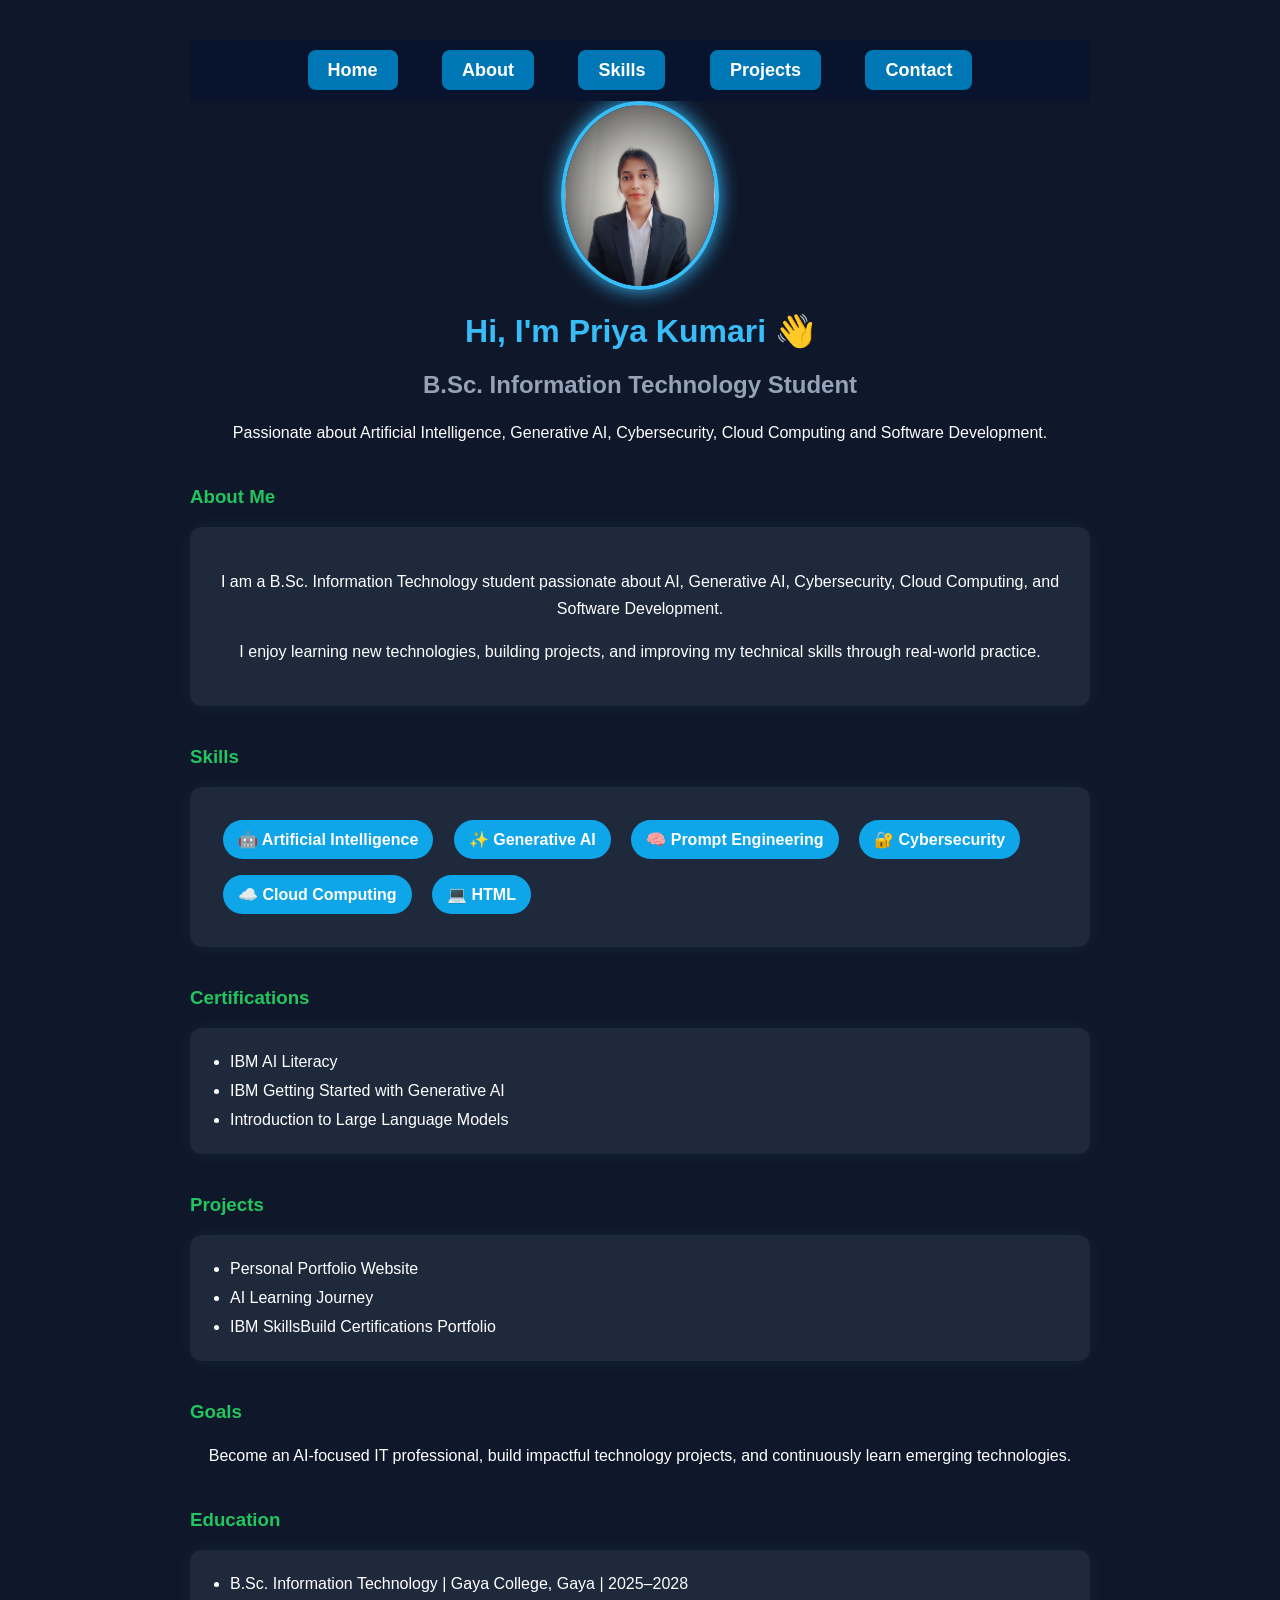
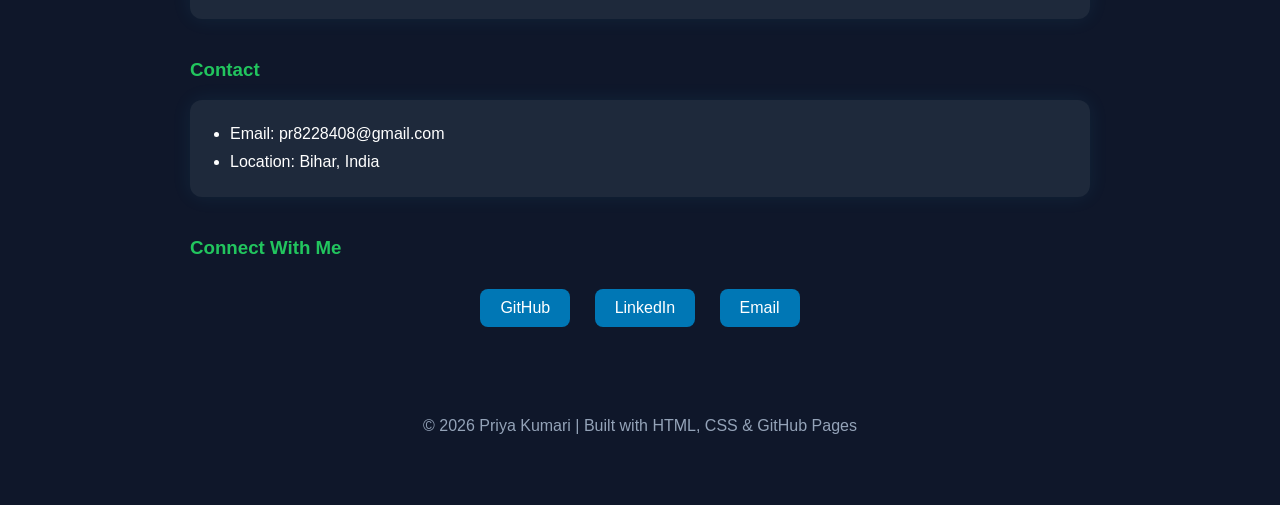
==== index.html @ cc4218e4 "Portfolio design upgrade" ====
<!DOCTYPE html>
<html>
<head>
    <title>Priya Kumari Portfolio</title>
    <link rel="stylesheet" href="style.css">
</head>
<body>
    <nav>
    <a href="#home">Home</a>
    <a href="#about">About</a>
    <a href="#skills">Skills</a>
    <a href="#projects">Projects</a>
    <a href="#contact">Contact</a>
</nav>
    <div id="home"></div>
    <img src="profile.jpg.png" alt="Priya Kumari" width="150">
    <h1>Hi, I'm Priya Kumari 👋</h1>

    <h2>B.Sc. Information Technology Student</h2>

    <p>
        Passionate about Artificial Intelligence, Generative AI,
        Cybersecurity, Cloud Computing and Software Development.
    </p>
    <h3 id="about">About Me</h3>

    <div class="card">
    <p>I am a B.Sc. Information Technology student passionate about AI, Generative AI, Cybersecurity, Cloud Computing, and Software Development.</p>
    <p>I enjoy learning new technologies, building projects, and improving my technical skills through real-world practice.</p>
</div>

    <h3 id="skills">Skills</h3>

    <div class="badges">
    <span>🤖 Artificial Intelligence</span>
    <span>✨ Generative AI</span>
    <span>🧠 Prompt Engineering</span>
    <span>🔐 Cybersecurity</span>
    <span>☁️ Cloud Computing</span>
    <span>💻 HTML</span>
</div>

    <h3>Certifications</h3>
    <ul>
    <li>IBM AI Literacy</li>
    <li>IBM Getting Started with Generative AI</li>
    <li>Introduction to Large Language Models</li>
</ul>
    <h3 id="projects">Projects</h3>

<ul>
    <li>Personal Portfolio Website</li>
    <li>AI Learning Journey</li>
    <li>IBM SkillsBuild Certifications Portfolio</li>
</ul>

<h3>Goals</h3>

<p>
Become an AI-focused IT professional, build impactful technology projects,
and continuously learn emerging technologies.
</p>
<h3>Education</h3>

<ul>
   <li>B.Sc. Information Technology | Gaya College, Gaya | 2025–2028</li>
</ul>

<h3 id="contact">Contact</h3>

<ul>
    <li>Email: pr8228408@gmail.com</li>
    <li>Location: Bihar, India</li>
</ul>

<h3>Connect With Me</h3>

<div class="social-buttons">
    <a href="https://github.com/Priyakumari888" target="_blank" rel="noopener noreferrer">GitHub</a>
    <a href="https://www.linkedin.com/in/priya-kumari-0b5a0a20b/" target="_blank" rel="noopener noreferrer">LinkedIn</a>
    <a href="mailto:pr8228408@gmail.com">Email</a>
</div>

<footer>
    © 2026 Priya Kumari | Built with HTML, CSS & GitHub Pages
</footer>
---- style.css ----
body{
    font-family: Arial, sans-serif;
    background:#0f172a;
    color:white;
    padding:40px;
    max-width:900px;
    margin:auto;
}

h1{
    color: #38bdf8;
}

h2{
    color: #94a3b8;
}

h3{
    color: #22c55e;
}

ul{
    line-height: 1.8;
}

p{
    line-height: 1.7;
}
a{
    color:white;
    background:#0077b5;
    padding:10px 20px;
    text-decoration:none;
    border-radius:8px;
}

a:hover{
    background:#005582;
}
img{
    border-radius:50%;
    border:4px solid #38bdf8;
}
img{
    display:block;
    margin:auto;
    border-radius:50%;
    border:4px solid #38bdf8;
    box-shadow: 0 0 20px #38bdf8;
}
h1,h2{
    text-align:center;
}
p{
    text-align:center;
}
a{
    color:white;
    background:#0077b5;
    padding:10px 20px;
    text-decoration:none;
    border-radius:8px;
}

a:hover{
    background:#005582;
}
h3{
    color:#22c55e;
    margin-top:40px;
}

ul{
    background:#1e293b;
    padding:20px 40px;
    border-radius:12px;
}
nav{
    background:#08142d;
    padding:20px;
    text-align:center;
    position:sticky;
    top:0;
    z-index:1000;
}

nav a{
    color:white;
    text-decoration:none;
    margin:0 20px;
    font-size:18px;
    font-weight:bold;
}

nav a:hover{
    color:#00bfff;
}
html{
    scroll-behavior:smooth;
}

section{
    margin-top:40px;
}

ul{
    box-shadow:0 0 20px rgba(56,189,248,0.08);
    transition:0.3s;
}

ul:hover{
    transform:translateY(-5px);
    box-shadow:0 0 25px rgba(56,189,248,0.18);
}

.card{
    background:#1e293b;
    padding:25px;
    border-radius:12px;
    box-shadow:0 0 20px rgba(56,189,248,0.08);
    transition:0.3s;
}

.card:hover{
    transform:translateY(-5px);
}

.badges{
    background:#1e293b;
    padding:25px;
    border-radius:12px;
    box-shadow:0 0 20px rgba(56,189,248,0.08);
}

.badges span{
    display:inline-block;
    background:#0ea5e9;
    color:white;
    padding:10px 15px;
    border-radius:20px;
    margin:8px;
    font-weight:bold;
}

.social-buttons{
    text-align:center;
    margin-top:20px;
}

.social-buttons a{
    display:inline-block;
    margin:10px;
}

footer{
    text-align:center;
    padding:30px;
    margin-top:50px;
    color:#94a3b8;
}
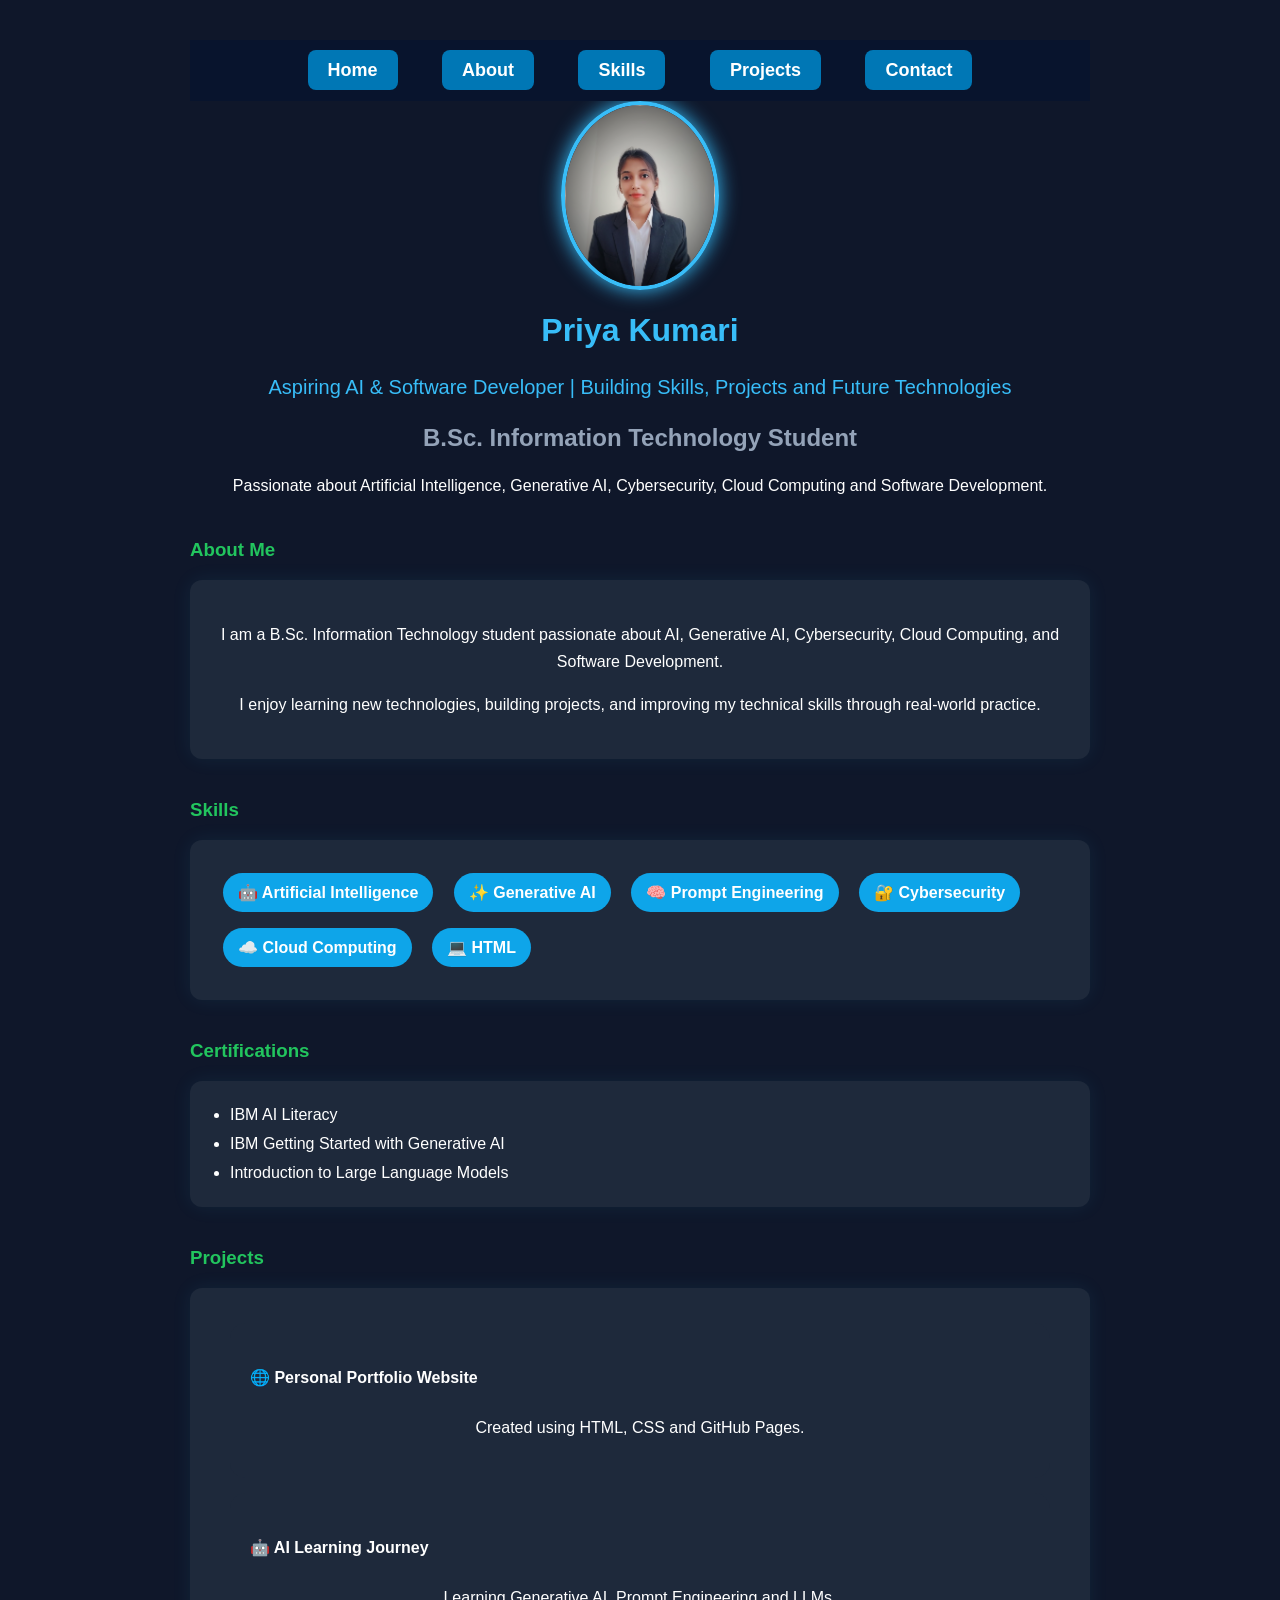
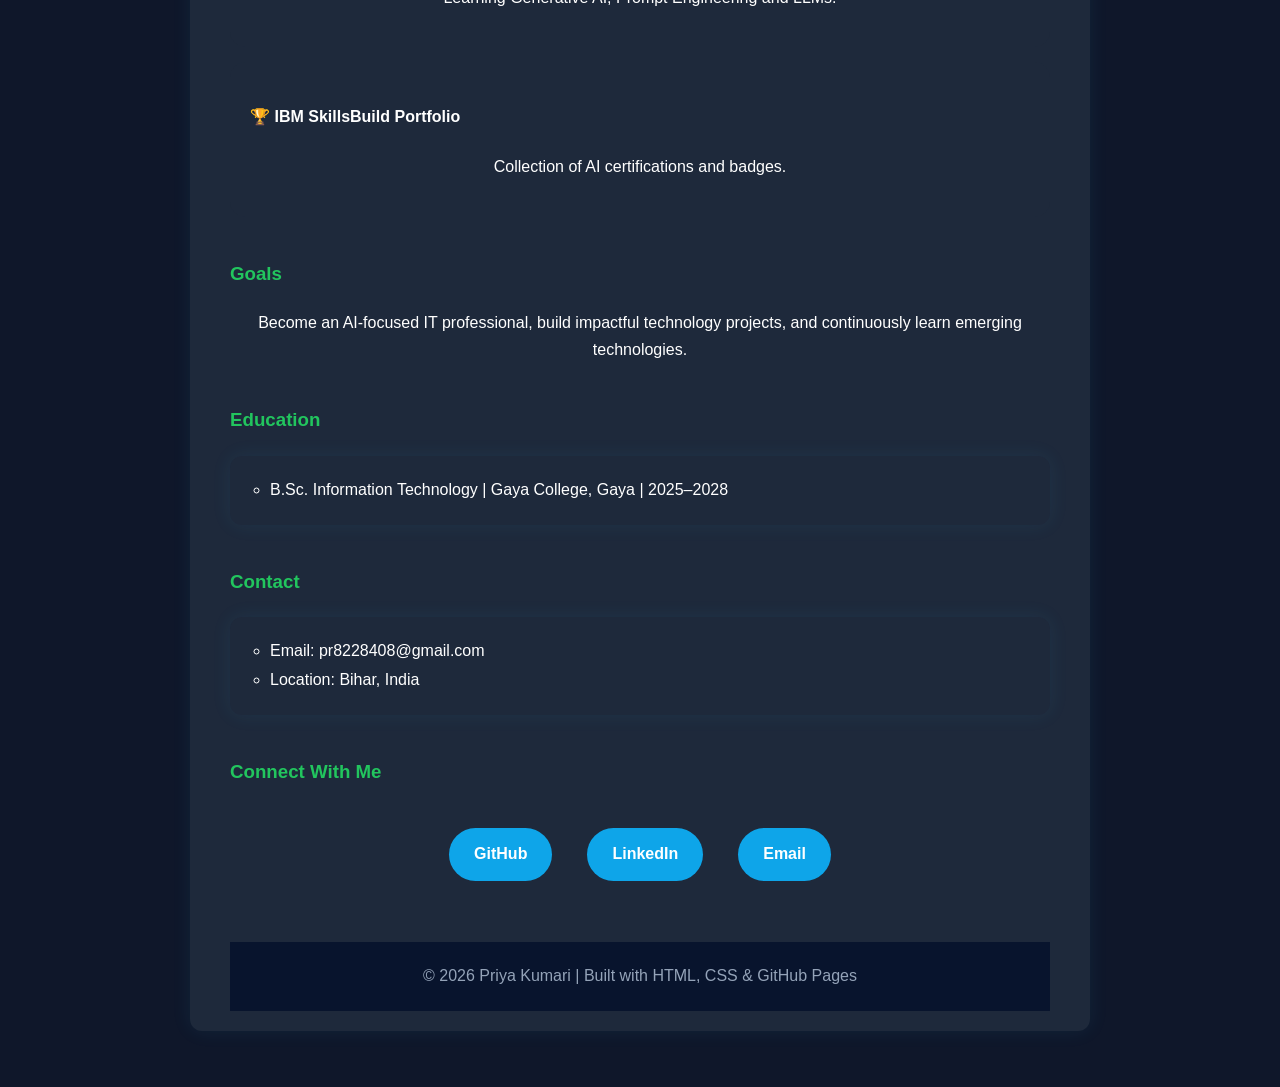
==== commit c27fa634: "Portfolio upgrade" ====
--- a/index.html
+++ b/index.html
@@ -14,7 +14,11 @@
 </nav>
     <div id="home"></div>
     <img src="profile.jpg.png" alt="Priya Kumari" width="150">
-    <h1>Hi, I'm Priya Kumari 👋</h1>
+    <h1>Priya Kumari</h1>
+
+<p class="tagline">
+Aspiring AI & Software Developer | Building Skills, Projects and Future Technologies
+</p>
 
     <h2>B.Sc. Information Technology Student</h2>
 
@@ -49,10 +53,20 @@
     <h3 id="projects">Projects</h3>
 
 <ul>
-    <li>Personal Portfolio Website</li>
-    <li>AI Learning Journey</li>
-    <li>IBM SkillsBuild Certifications Portfolio</li>
-</ul>
+    <div class="project-card">
+<h4>🌐 Personal Portfolio Website</h4>
+<p>Created using HTML, CSS and GitHub Pages.</p>
+</div>
+
+<div class="project-card">
+<h4>🤖 AI Learning Journey</h4>
+<p>Learning Generative AI, Prompt Engineering and LLMs.</p>
+</div>
+
+<div class="project-card">
+<h4>🏆 IBM SkillsBuild Portfolio</h4>
+<p>Collection of AI certifications and badges.</p>
+</div>
 
 <h3>Goals</h3>
 
--- a/style.css
+++ b/style.css
@@ -157,4 +157,51 @@
     padding:30px;
     margin-top:50px;
     color:#94a3b8;
+}
+.project-card{
+    background:#1e293b;
+    padding:20px;
+    margin:15px 0;
+    border-radius:15px;
+    transition:0.3s;
+}
+
+.project-card:hover{
+    transform:translateY(-5px);
+    box-shadow:0 0 20px #38bdf8;
+}
+.social-buttons{
+    display:flex;
+    justify-content:center;
+    gap:15px;
+    flex-wrap:wrap;
+    margin:30px 0;
+}
+
+.social-buttons a{
+    background:#0ea5e9;
+    color:white;
+    padding:12px 25px;
+    border-radius:30px;
+    text-decoration:none;
+    font-weight:bold;
+    transition:0.3s;
+}
+
+.social-buttons a:hover{
+    background:#0284c7;
+    transform:scale(1.05);
+}
+footer{
+    margin-top:50px;
+    padding:20px;
+    text-align:center;
+    background:#08142d;
+    color:#94a3b8;
+    border-top:1px solid #1e293b;
+}
+.tagline{
+    font-size:20px;
+    color:#38bdf8;
+    margin-bottom:20px;
 }
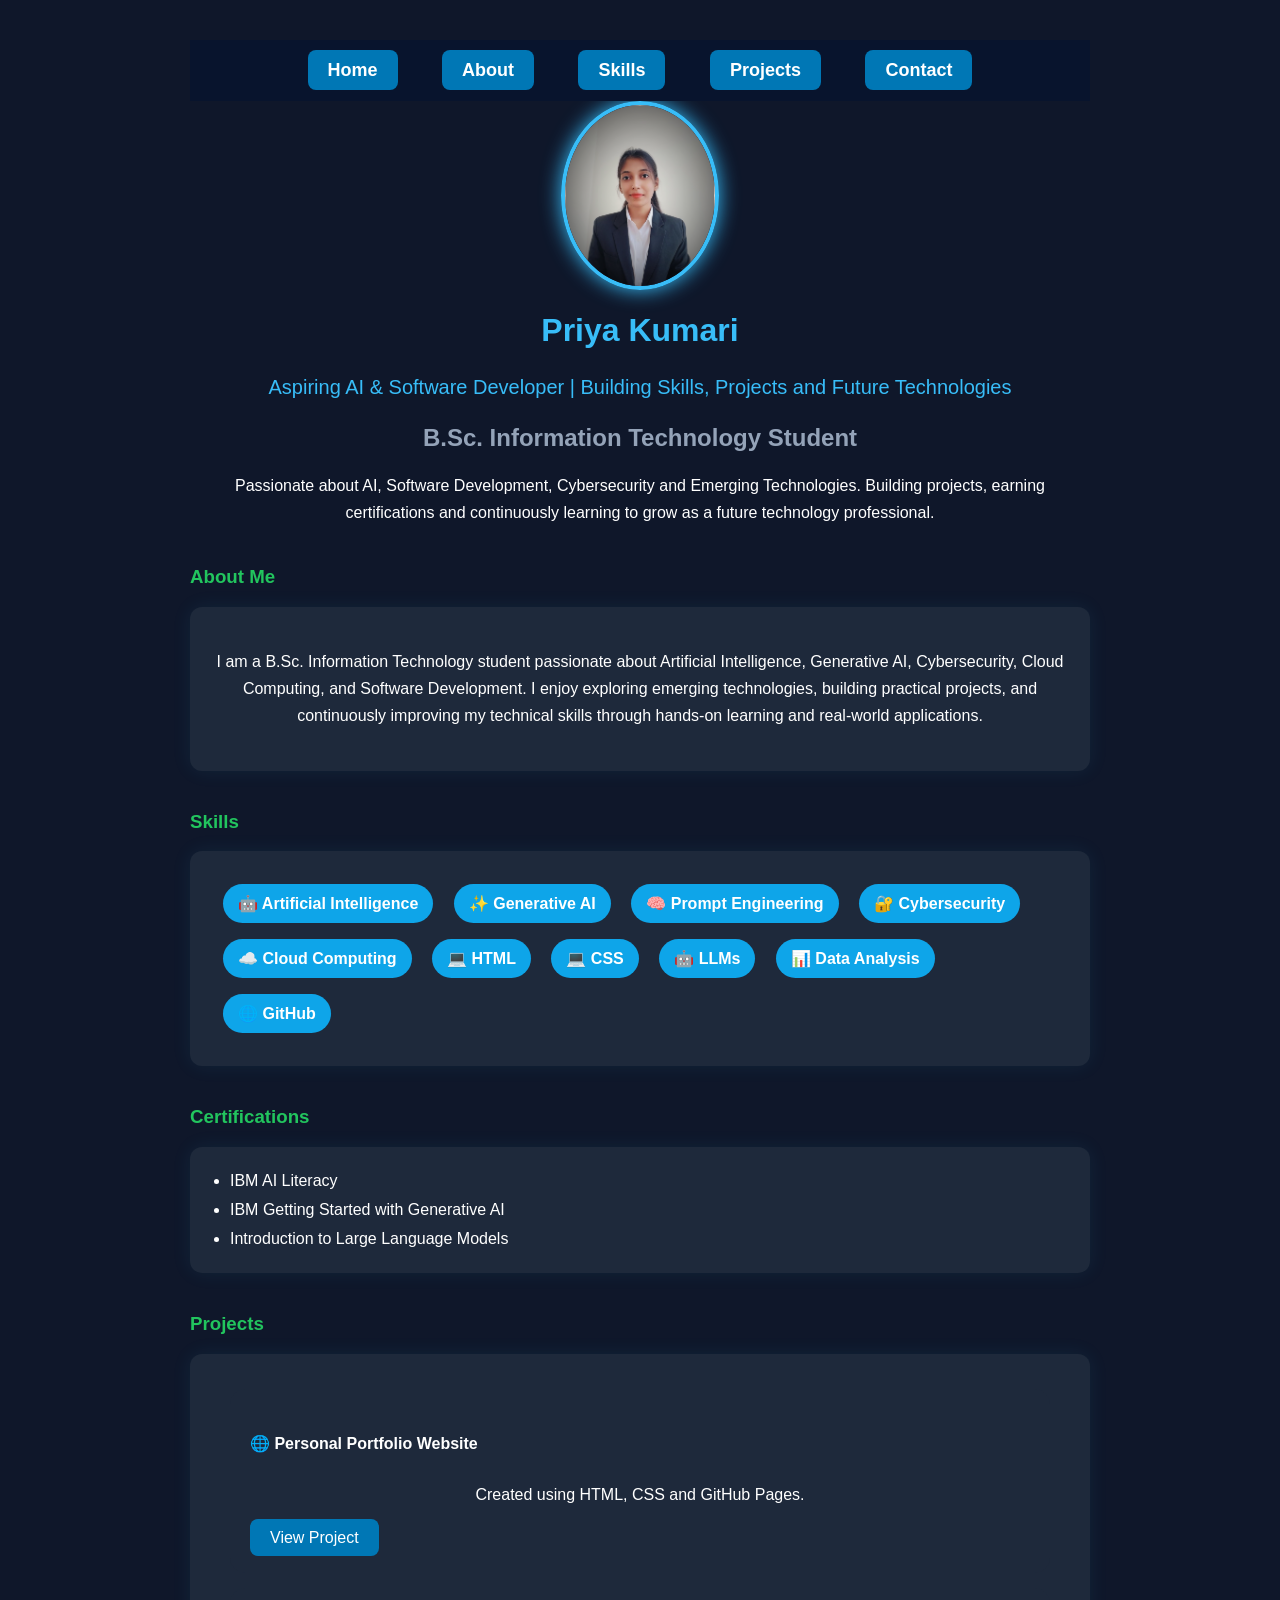
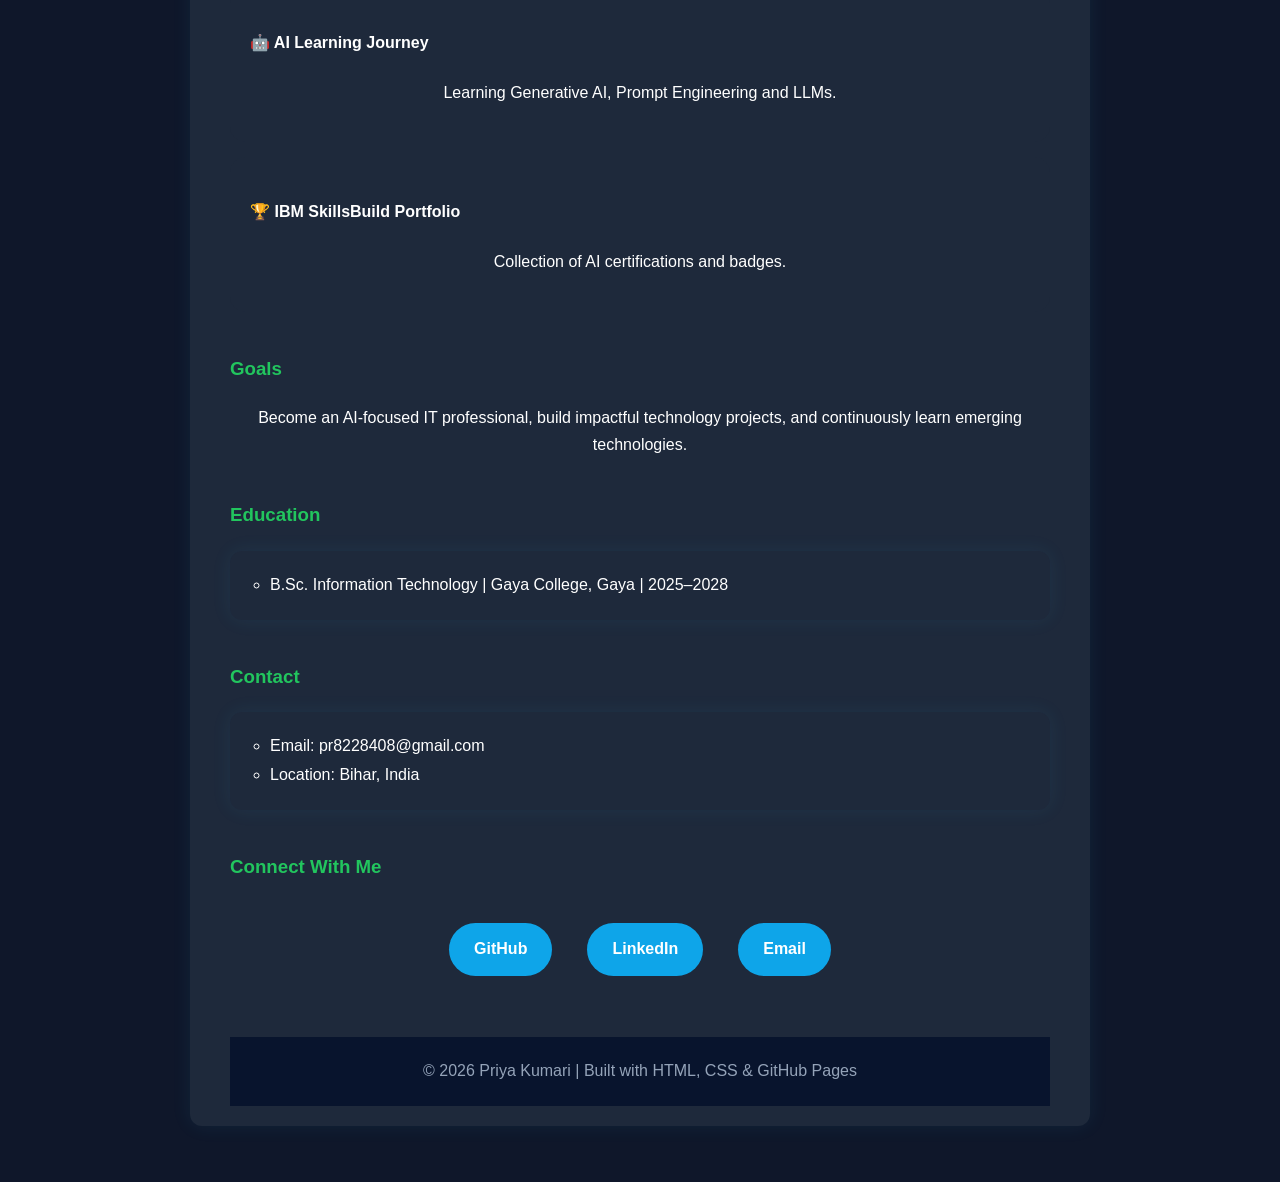
==== commit 603ac2b8: "Portfolio UI Improvements" ====
--- a/index.html
+++ b/index.html
@@ -23,14 +23,16 @@
     <h2>B.Sc. Information Technology Student</h2>
 
     <p>
-        Passionate about Artificial Intelligence, Generative AI,
-        Cybersecurity, Cloud Computing and Software Development.
-    </p>
+Passionate about AI, Software Development, Cybersecurity and Emerging Technologies.
+Building projects, earning certifications and continuously learning to grow as a future technology professional.
+</p>
+
     <h3 id="about">About Me</h3>
 
     <div class="card">
-    <p>I am a B.Sc. Information Technology student passionate about AI, Generative AI, Cybersecurity, Cloud Computing, and Software Development.</p>
-    <p>I enjoy learning new technologies, building projects, and improving my technical skills through real-world practice.</p>
+    <p>
+I am a B.Sc. Information Technology student passionate about Artificial Intelligence, Generative AI, Cybersecurity, Cloud Computing, and Software Development. I enjoy exploring emerging technologies, building practical projects, and continuously improving my technical skills through hands-on learning and real-world applications.
+</p>
 </div>
 
     <h3 id="skills">Skills</h3>
@@ -42,6 +44,13 @@
     <span>🔐 Cybersecurity</span>
     <span>☁️ Cloud Computing</span>
     <span>💻 HTML</span>
+    <span>💻 CSS</span>
+
+<span>🤖 LLMs</span>
+
+<span>📊 Data Analysis</span>
+
+<span>🌐 GitHub</span>
 </div>
 
     <h3>Certifications</h3>
@@ -56,6 +65,10 @@
     <div class="project-card">
 <h4>🌐 Personal Portfolio Website</h4>
 <p>Created using HTML, CSS and GitHub Pages.</p>
+<a href="https://priyakumari888.github.io/My-Portfolio/"
+target="_blank">
+View Project
+</a>
 </div>
 
 <div class="project-card">
--- a/style.css
+++ b/style.css
@@ -34,13 +34,6 @@
     border-radius:8px;
 }
 
-a:hover{
-    background:#005582;
-}
-img{
-    border-radius:50%;
-    border:4px solid #38bdf8;
-}
 img{
     display:block;
     margin:auto;
@@ -54,17 +47,7 @@
 p{
     text-align:center;
 }
-a{
-    color:white;
-    background:#0077b5;
-    padding:10px 20px;
-    text-decoration:none;
-    border-radius:8px;
-}
 
-a:hover{
-    background:#005582;
-}
 h3{
     color:#22c55e;
     margin-top:40px;
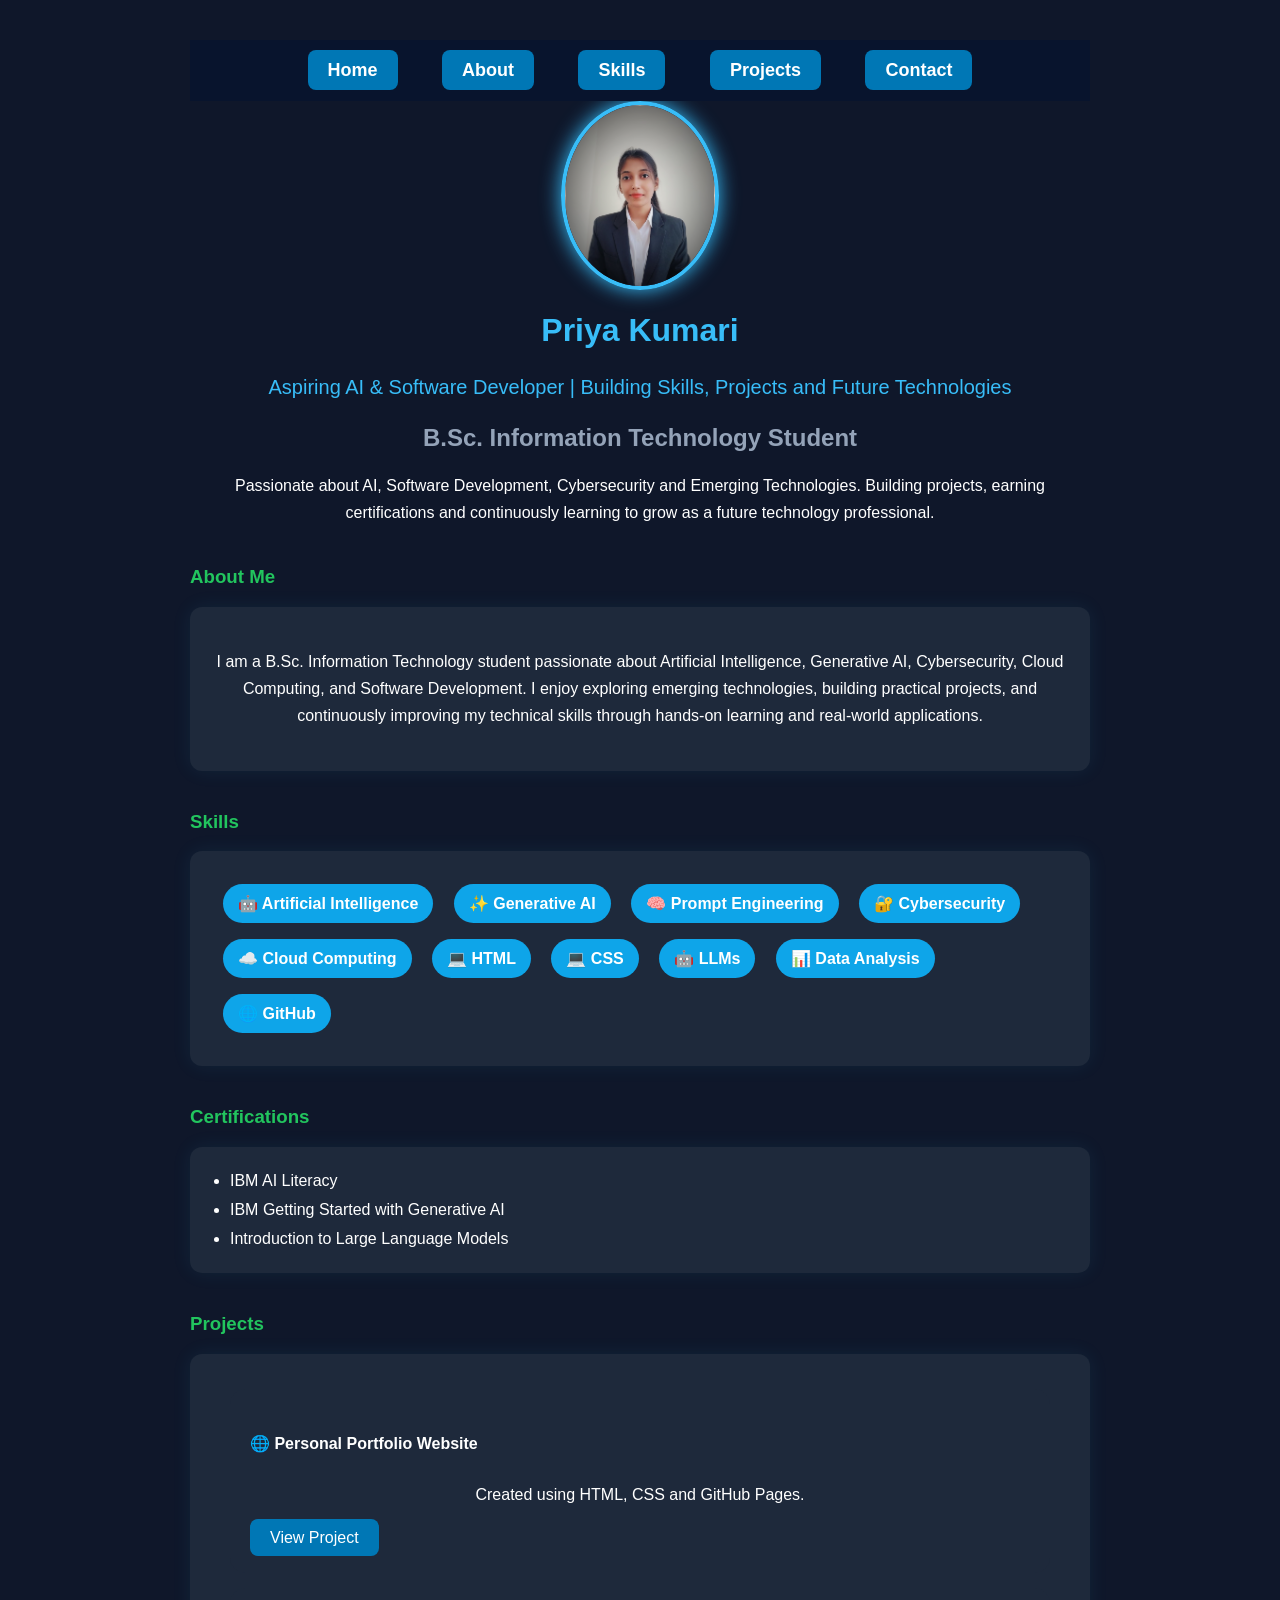
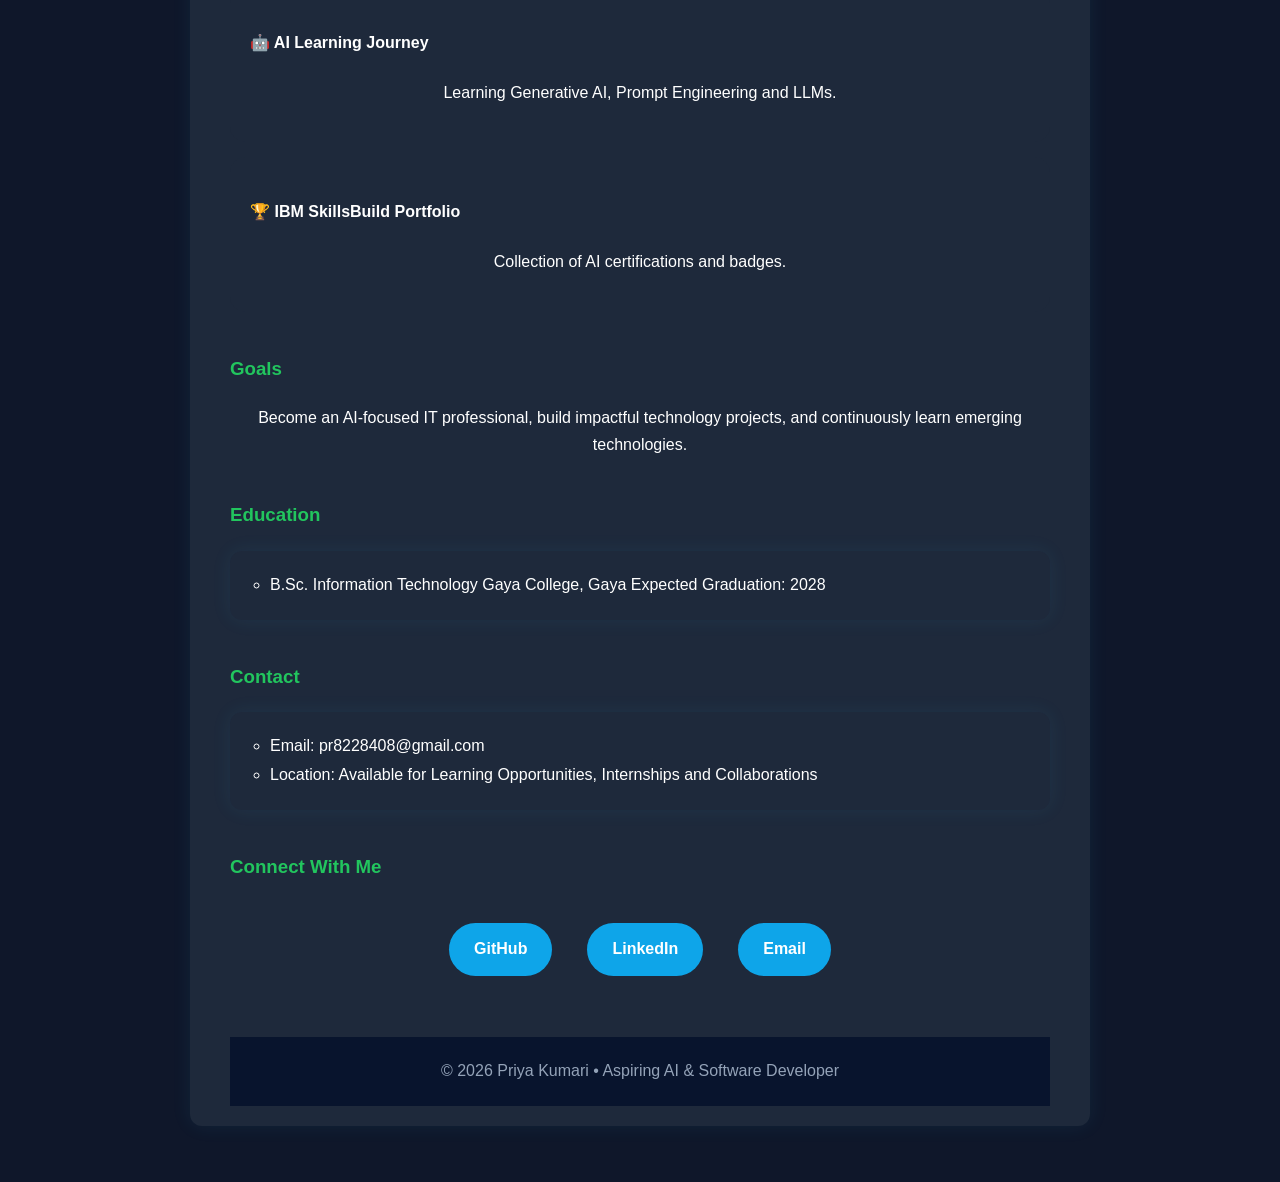
==== commit ff5e9e90: "Portfolio UI Improvements" ====
--- a/index.html
+++ b/index.html
@@ -90,14 +90,16 @@
 <h3>Education</h3>
 
 <ul>
-   <li>B.Sc. Information Technology | Gaya College, Gaya | 2025–2028</li>
+   <li>B.Sc. Information Technology
+Gaya College, Gaya
+Expected Graduation: 2028</li>
 </ul>
 
 <h3 id="contact">Contact</h3>
 
 <ul>
     <li>Email: pr8228408@gmail.com</li>
-    <li>Location: Bihar, India</li>
+    <li>Location: Available for Learning Opportunities, Internships and Collaborations</li>
 </ul>
 
 <h3>Connect With Me</h3>
@@ -109,5 +111,5 @@
 </div>
 
 <footer>
-    © 2026 Priya Kumari | Built with HTML, CSS & GitHub Pages
+    © 2026 Priya Kumari • Aspiring AI & Software Developer
 </footer>
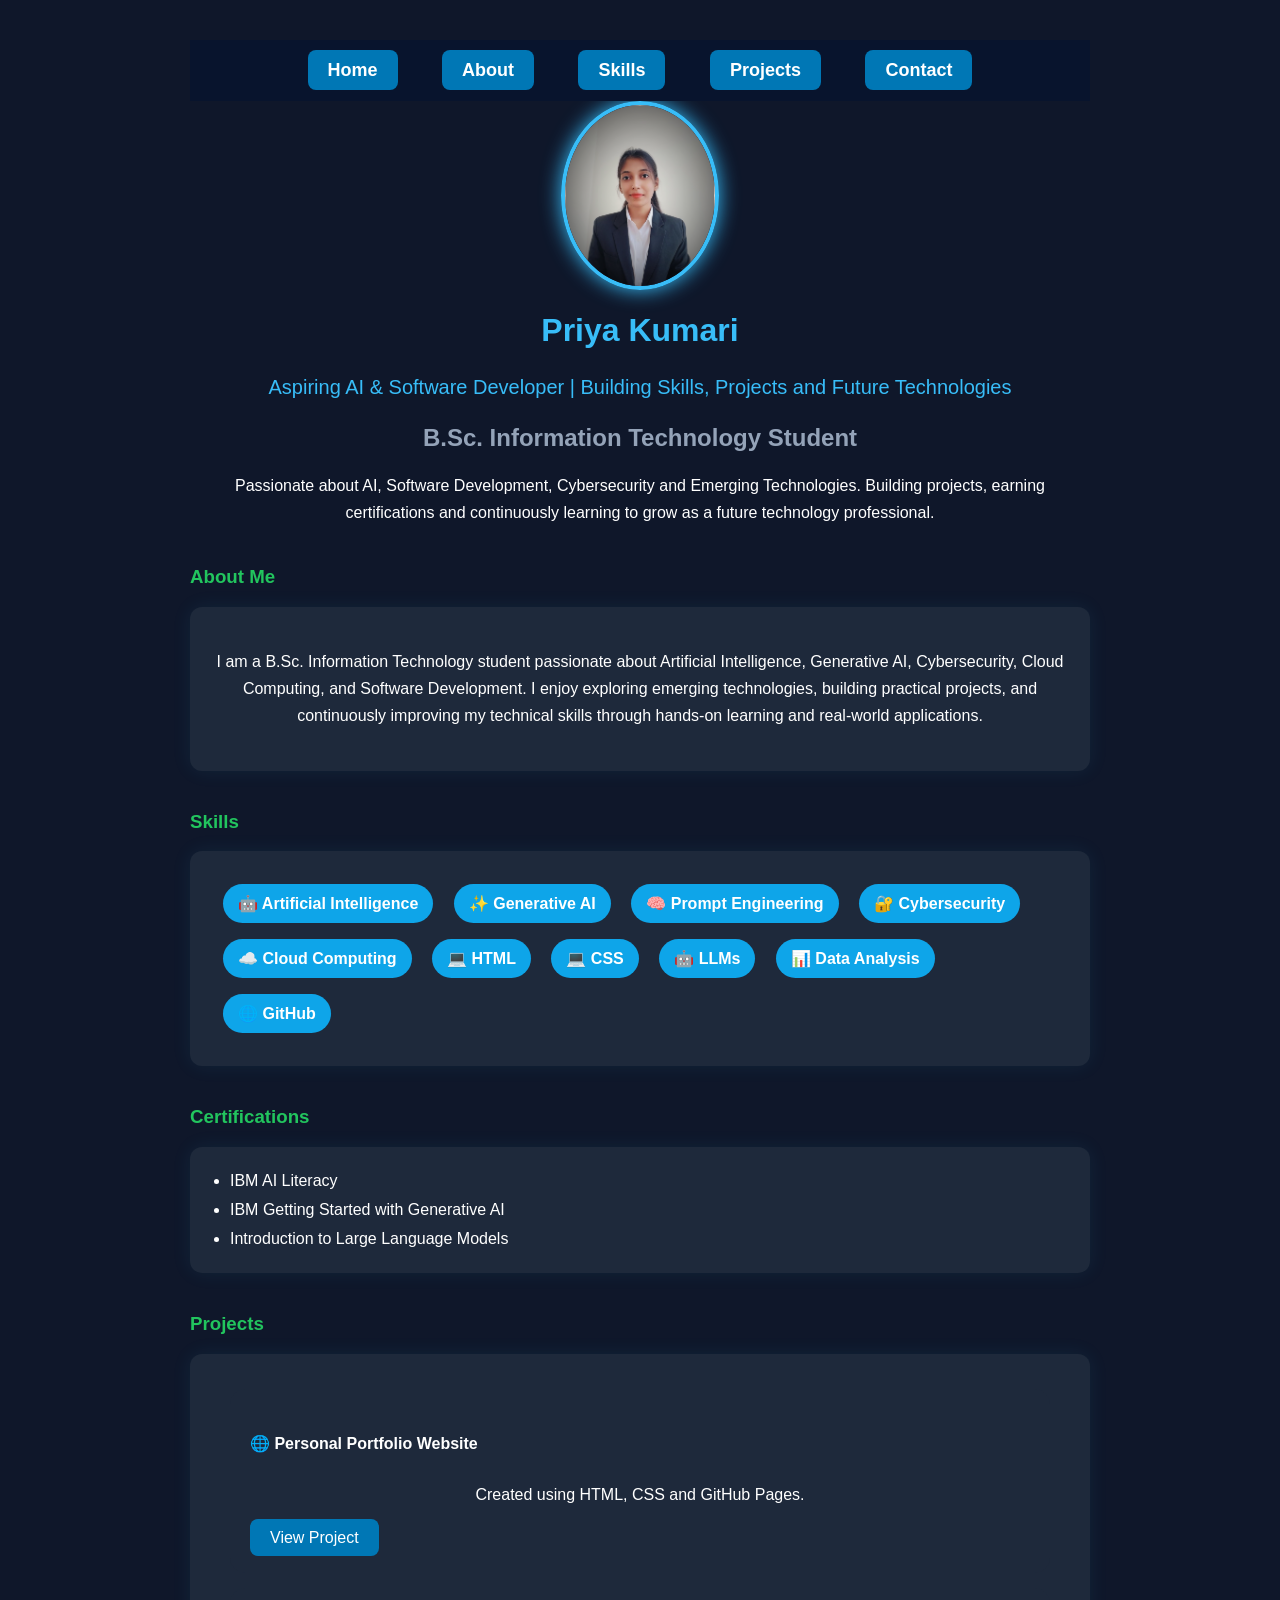
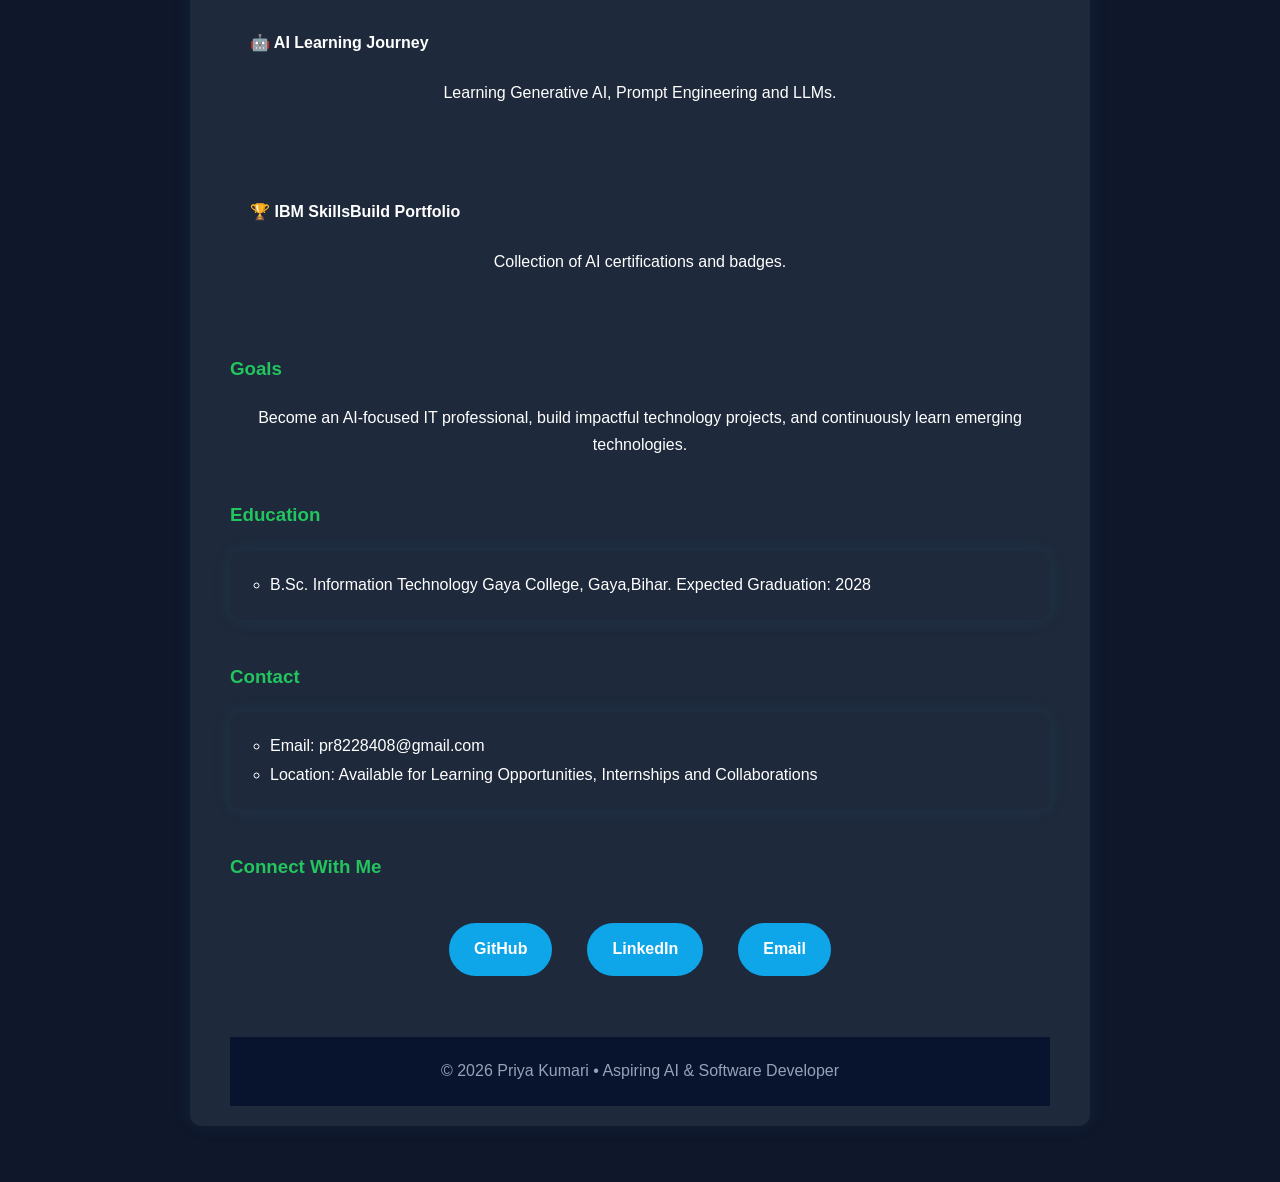
==== commit 53988808: "Portfolio UI Improvements" ====
--- a/index.html
+++ b/index.html
@@ -91,7 +91,7 @@
 
 <ul>
    <li>B.Sc. Information Technology
-Gaya College, Gaya
+Gaya College, Gaya,Bihar.
 Expected Graduation: 2028</li>
 </ul>
 
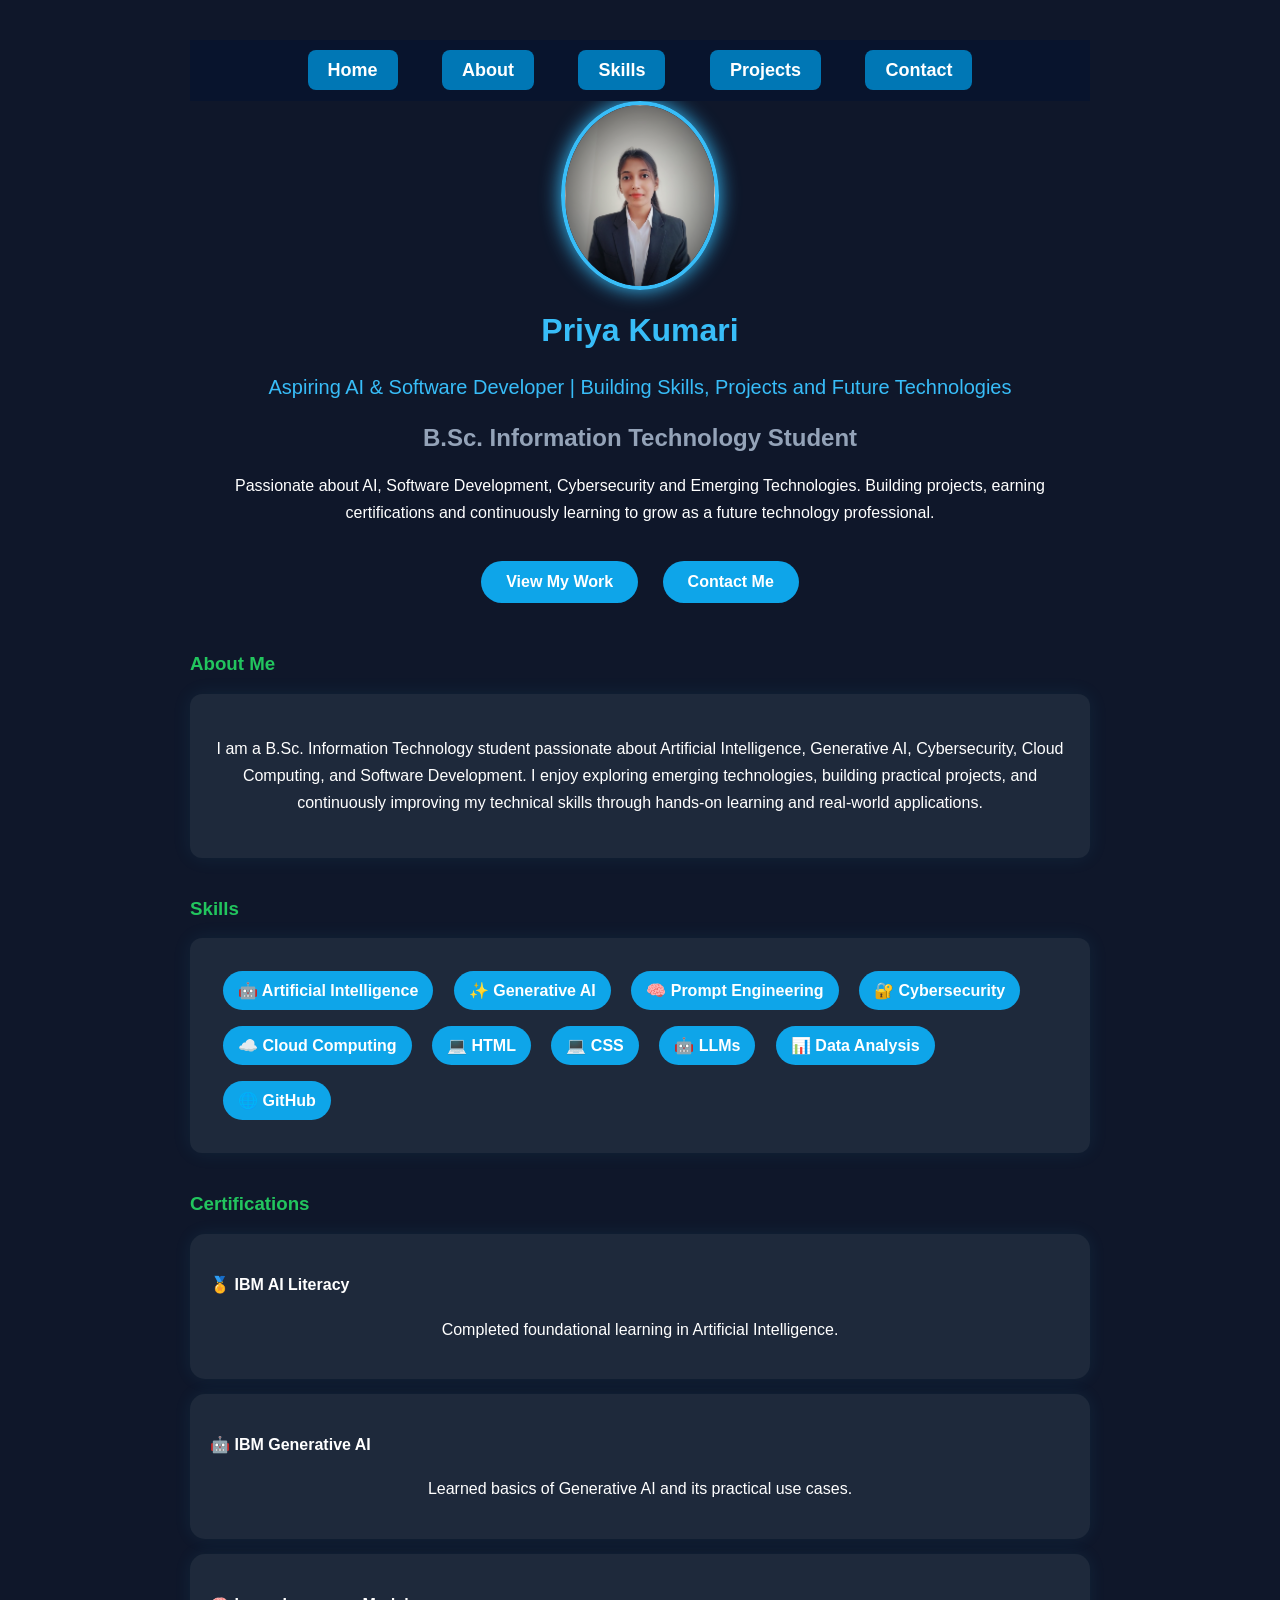
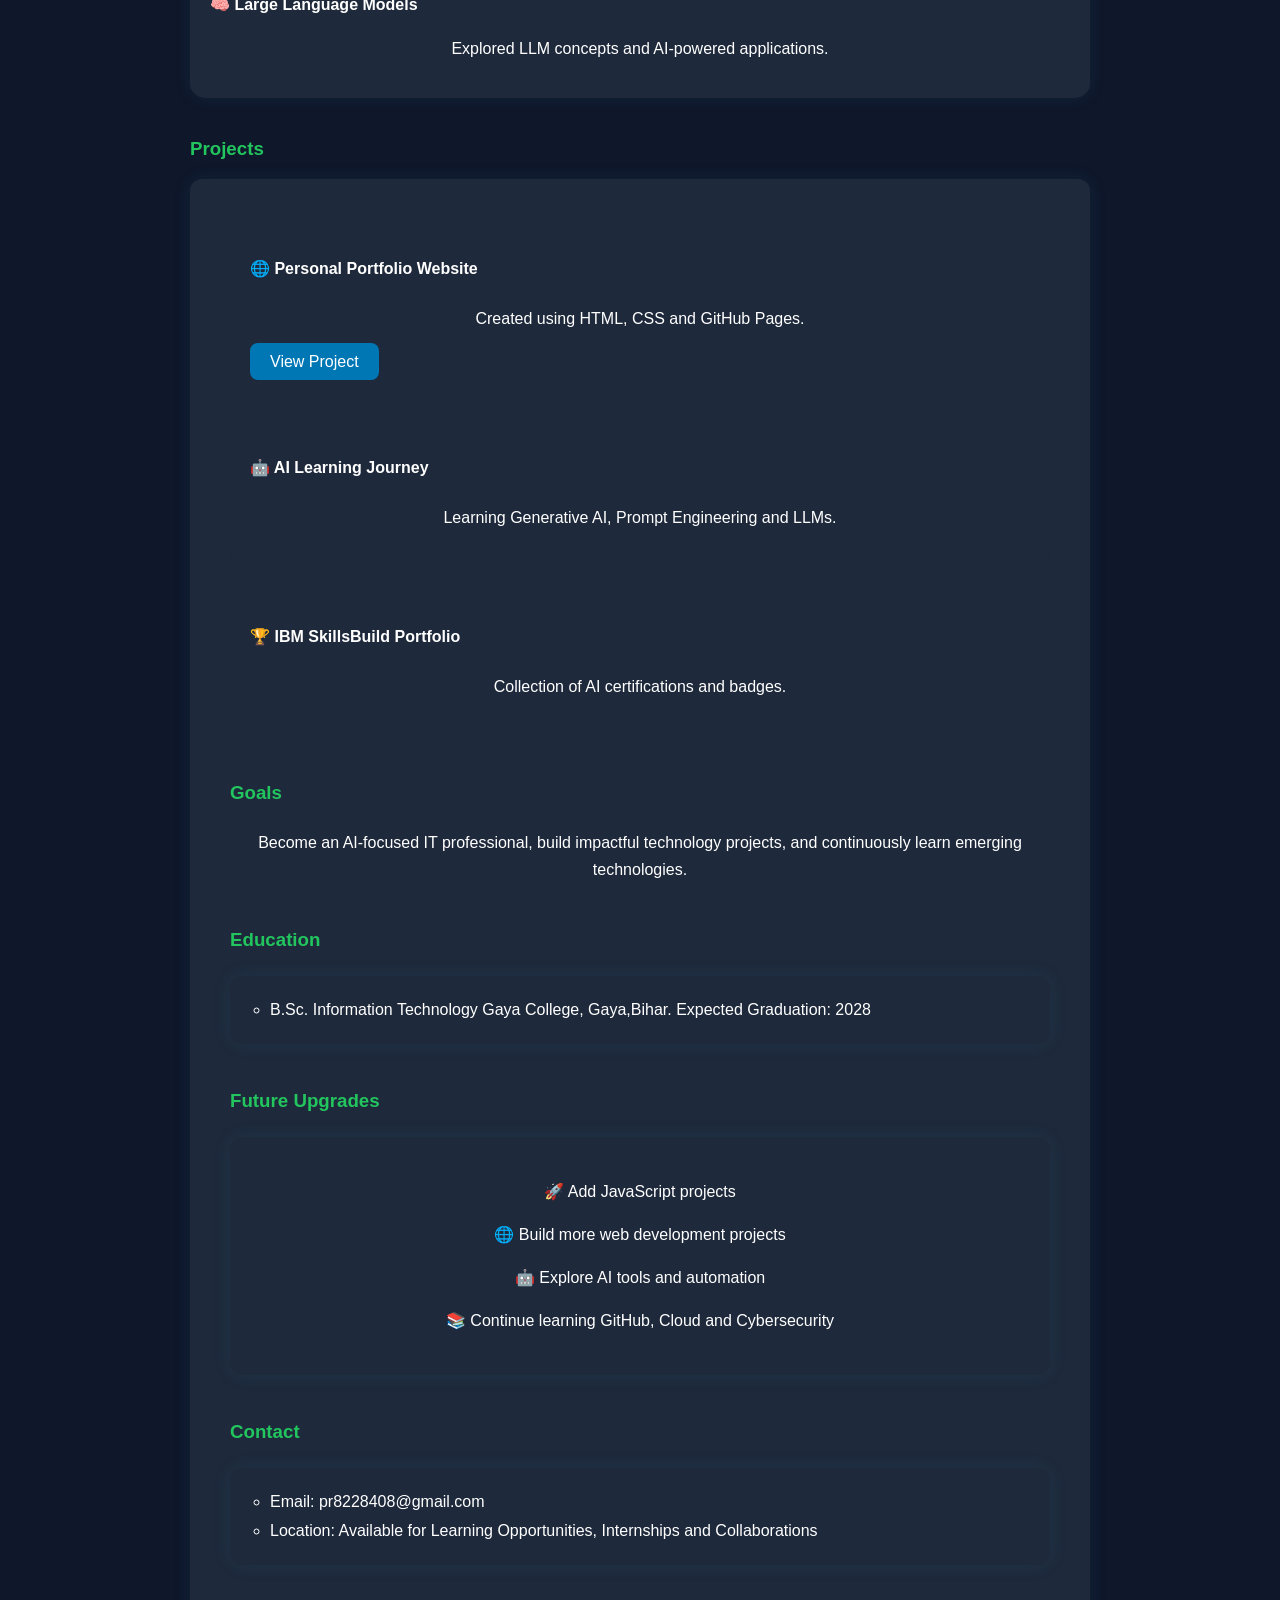
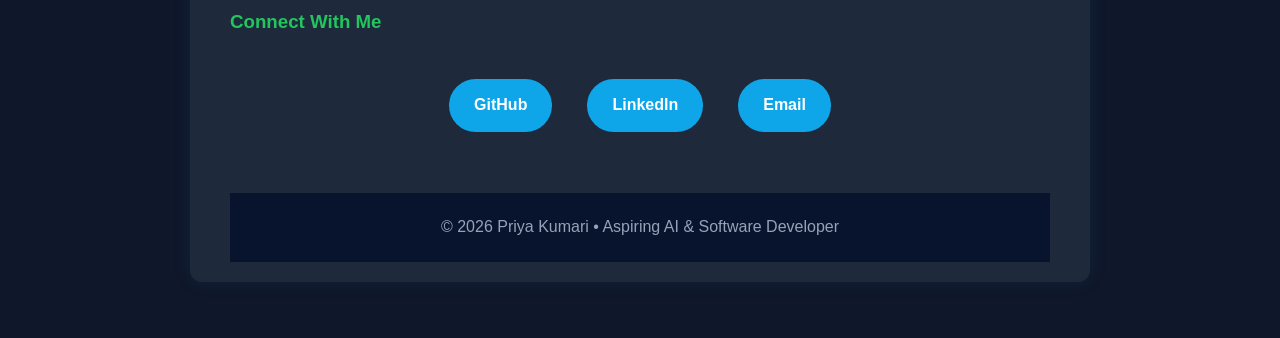
==== commit 05a5449e: "Enhanced portfolio design" ====
--- a/index.html
+++ b/index.html
@@ -26,6 +26,10 @@
 Passionate about AI, Software Development, Cybersecurity and Emerging Technologies.
 Building projects, earning certifications and continuously learning to grow as a future technology professional.
 </p>
+<div class="hero-buttons">
+  <a href="#projects">View My Work</a>
+  <a href="#contact">Contact Me</a>
+</div>
 
     <h3 id="about">About Me</h3>
 
@@ -54,11 +58,22 @@
 </div>
 
     <h3>Certifications</h3>
-    <ul>
-    <li>IBM AI Literacy</li>
-    <li>IBM Getting Started with Generative AI</li>
-    <li>Introduction to Large Language Models</li>
-</ul>
+
+    <div class="cert-card">
+  <h4>🏅 IBM AI Literacy</h4>
+  <p>Completed foundational learning in Artificial Intelligence.</p>
+</div>
+
+<div class="cert-card">
+  <h4>🤖 IBM Generative AI</h4>
+  <p>Learned basics of Generative AI and its practical use cases.</p>
+</div>
+
+<div class="cert-card">
+  <h4>🧠 Large Language Models</h4>
+  <p>Explored LLM concepts and AI-powered applications.</p>
+</div>
+
     <h3 id="projects">Projects</h3>
 
 <ul>
@@ -95,6 +110,15 @@
 Expected Graduation: 2028</li>
 </ul>
 
+<h3>Future Upgrades</h3>
+
+<div class="card">
+  <p>🚀 Add JavaScript projects</p>
+  <p>🌐 Build more web development projects</p>
+  <p>🤖 Explore AI tools and automation</p>
+  <p>📚 Continue learning GitHub, Cloud and Cybersecurity</p>
+</div>
+
 <h3 id="contact">Contact</h3>
 
 <ul>
--- a/style.css
+++ b/style.css
@@ -187,4 +187,39 @@
     font-size:20px;
     color:#38bdf8;
     margin-bottom:20px;
+}
+.hero-buttons {
+  text-align: center;
+  margin: 25px 0;
+}
+
+.hero-buttons a {
+  display: inline-block;
+  margin: 10px;
+  background: #0ea5e9;
+  color: white;
+  padding: 12px 25px;
+  border-radius: 30px;
+  text-decoration: none;
+  font-weight: bold;
+  transition: 0.3s;
+}
+
+.hero-buttons a:hover {
+  background: #0284c7;
+  transform: scale(1.05);
+}
+
+.cert-card {
+  background: #1e293b;
+  padding: 20px;
+  margin: 15px 0;
+  border-radius: 15px;
+  box-shadow: 0 0 18px rgba(56, 189, 248, 0.08);
+  transition: 0.3s;
+}
+
+.cert-card:hover {
+  transform: translateY(-5px);
+  box-shadow: 0 0 22px rgba(56, 189, 248, 0.2);
 }
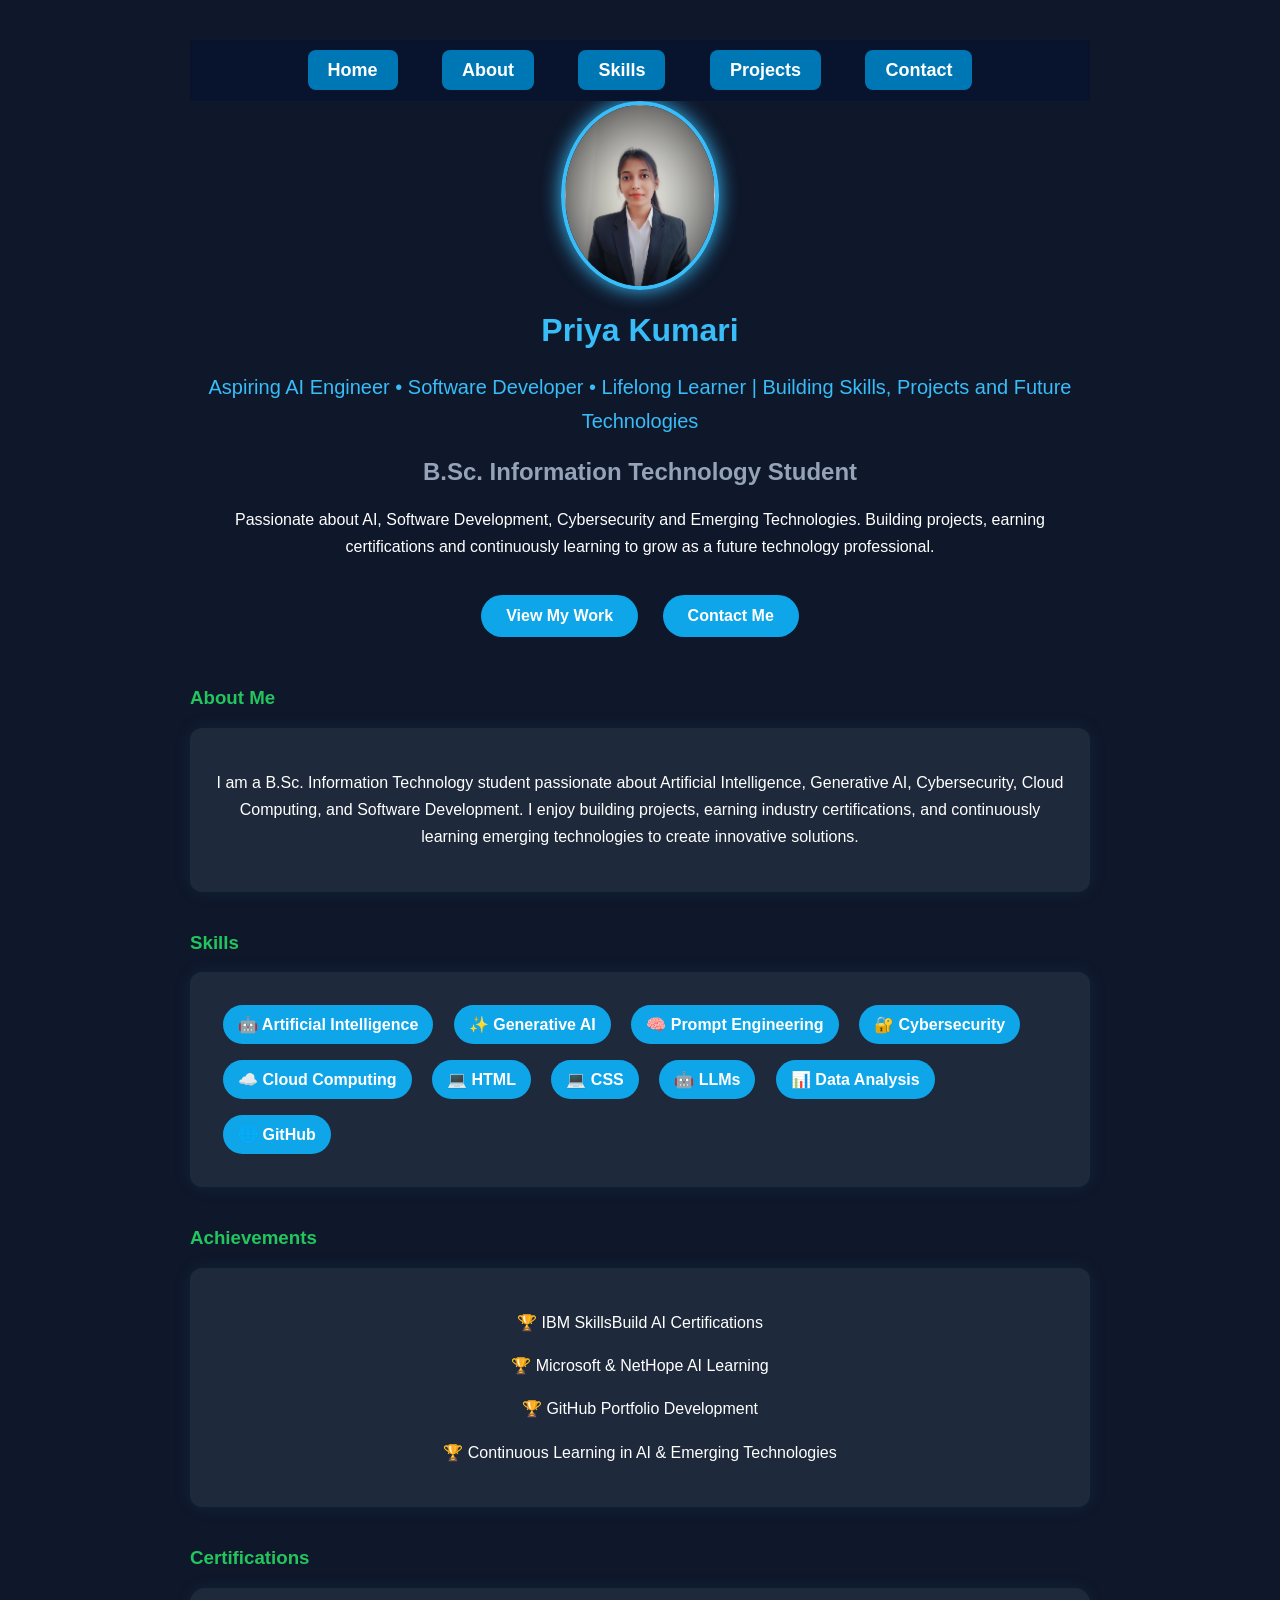
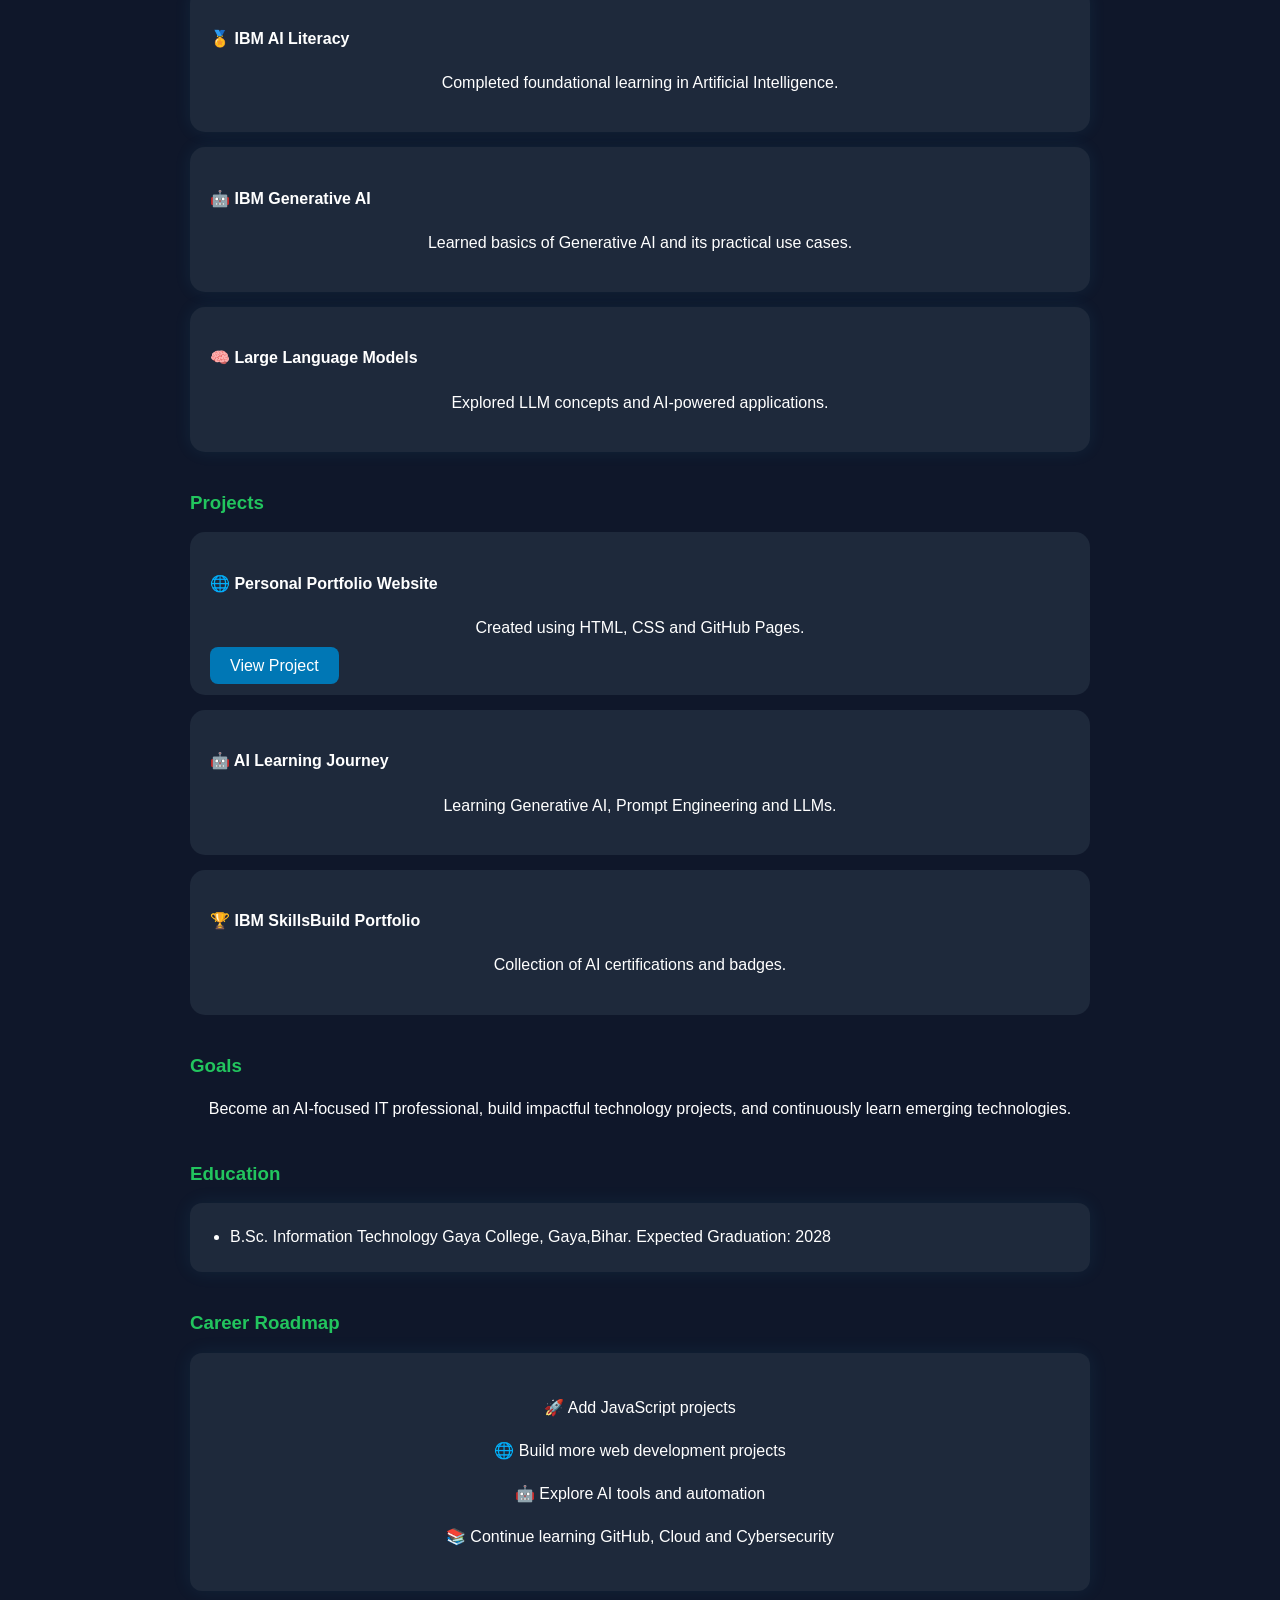
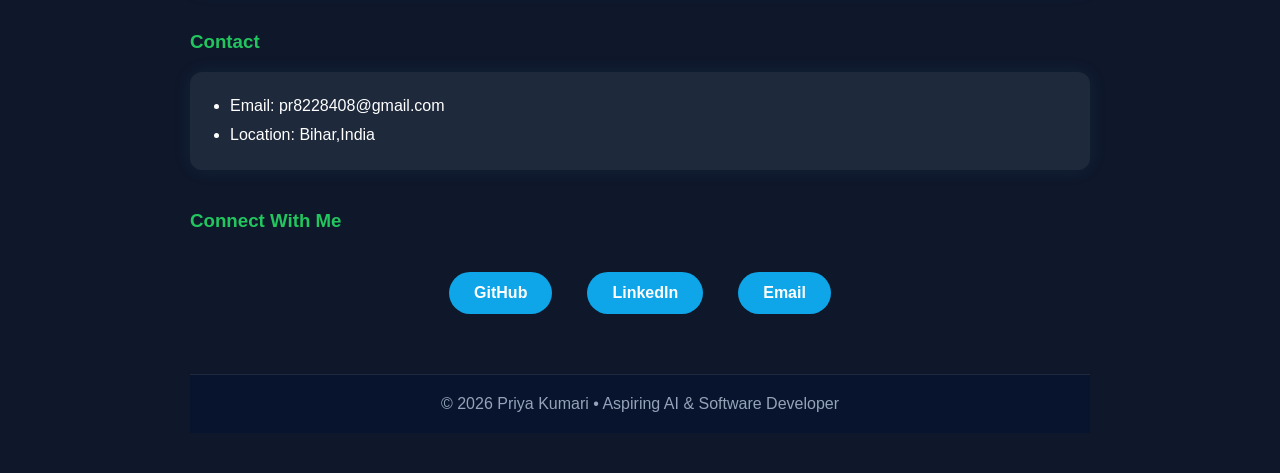
==== commit 758c7665: "Portfolio V2 Completed" ====
--- a/index.html
+++ b/index.html
@@ -17,7 +17,7 @@
     <h1>Priya Kumari</h1>
 
 <p class="tagline">
-Aspiring AI & Software Developer | Building Skills, Projects and Future Technologies
+Aspiring AI Engineer • Software Developer • Lifelong Learner | Building Skills, Projects and Future Technologies
 </p>
 
     <h2>B.Sc. Information Technology Student</h2>
@@ -35,7 +35,9 @@
 
     <div class="card">
     <p>
-I am a B.Sc. Information Technology student passionate about Artificial Intelligence, Generative AI, Cybersecurity, Cloud Computing, and Software Development. I enjoy exploring emerging technologies, building practical projects, and continuously improving my technical skills through hands-on learning and real-world applications.
+I am a B.Sc. Information Technology student passionate about Artificial Intelligence, Generative AI, Cybersecurity, Cloud Computing, and Software Development.
+
+I enjoy building projects, earning industry certifications, and continuously learning emerging technologies to create innovative solutions.
 </p>
 </div>
 
@@ -57,6 +59,15 @@
 <span>🌐 GitHub</span>
 </div>
 
+<h3>Achievements</h3>
+
+<div class="card">
+<p>🏆 IBM SkillsBuild AI Certifications</p>
+<p>🏆 Microsoft & NetHope AI Learning</p>
+<p>🏆 GitHub Portfolio Development</p>
+<p>🏆 Continuous Learning in AI & Emerging Technologies</p>
+</div>
+
     <h3>Certifications</h3>
 
     <div class="cert-card">
@@ -76,7 +87,6 @@
 
     <h3 id="projects">Projects</h3>
 
-<ul>
     <div class="project-card">
 <h4>🌐 Personal Portfolio Website</h4>
 <p>Created using HTML, CSS and GitHub Pages.</p>
@@ -110,7 +120,7 @@
 Expected Graduation: 2028</li>
 </ul>
 
-<h3>Future Upgrades</h3>
+<h3>Career Roadmap</h3>
 
 <div class="card">
   <p>🚀 Add JavaScript projects</p>
@@ -123,7 +133,7 @@
 
 <ul>
     <li>Email: pr8228408@gmail.com</li>
-    <li>Location: Available for Learning Opportunities, Internships and Collaborations</li>
+    <li>Location: Bihar,India</li>
 </ul>
 
 <h3>Connect With Me</h3>
